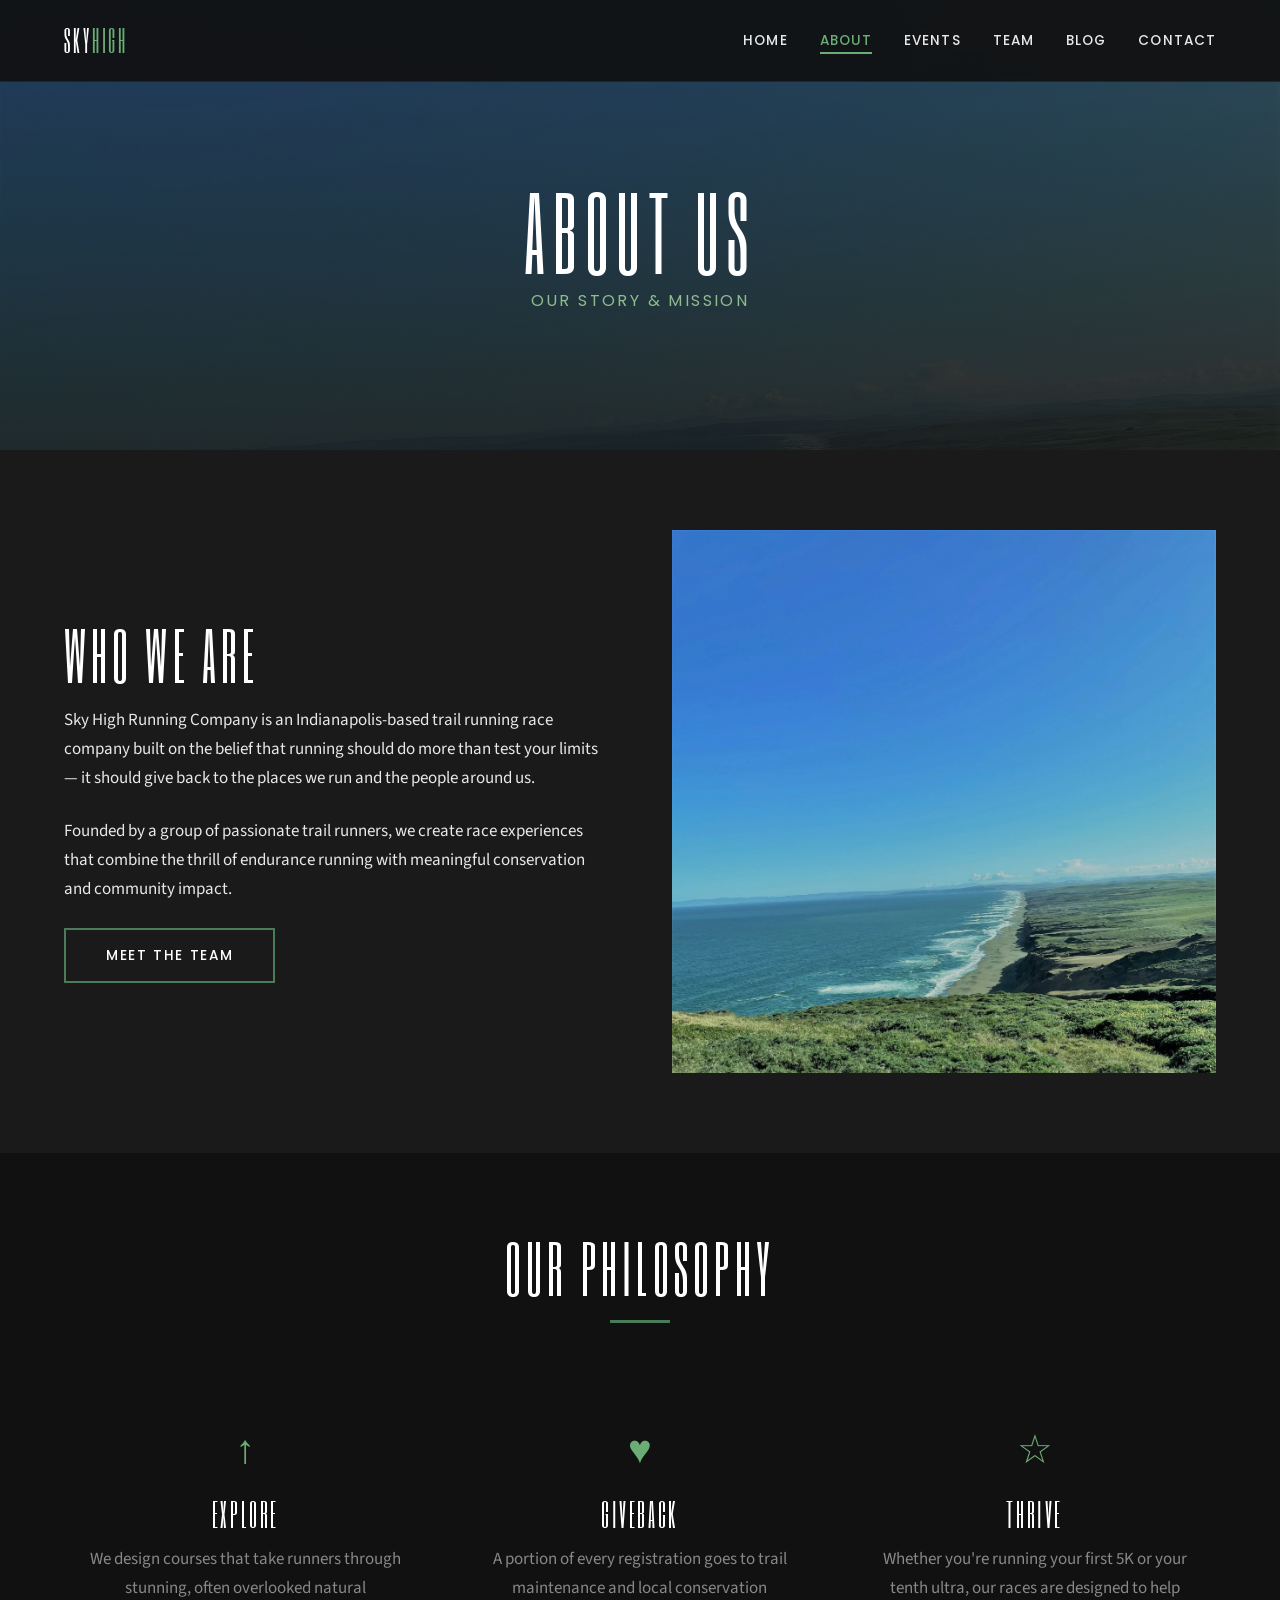
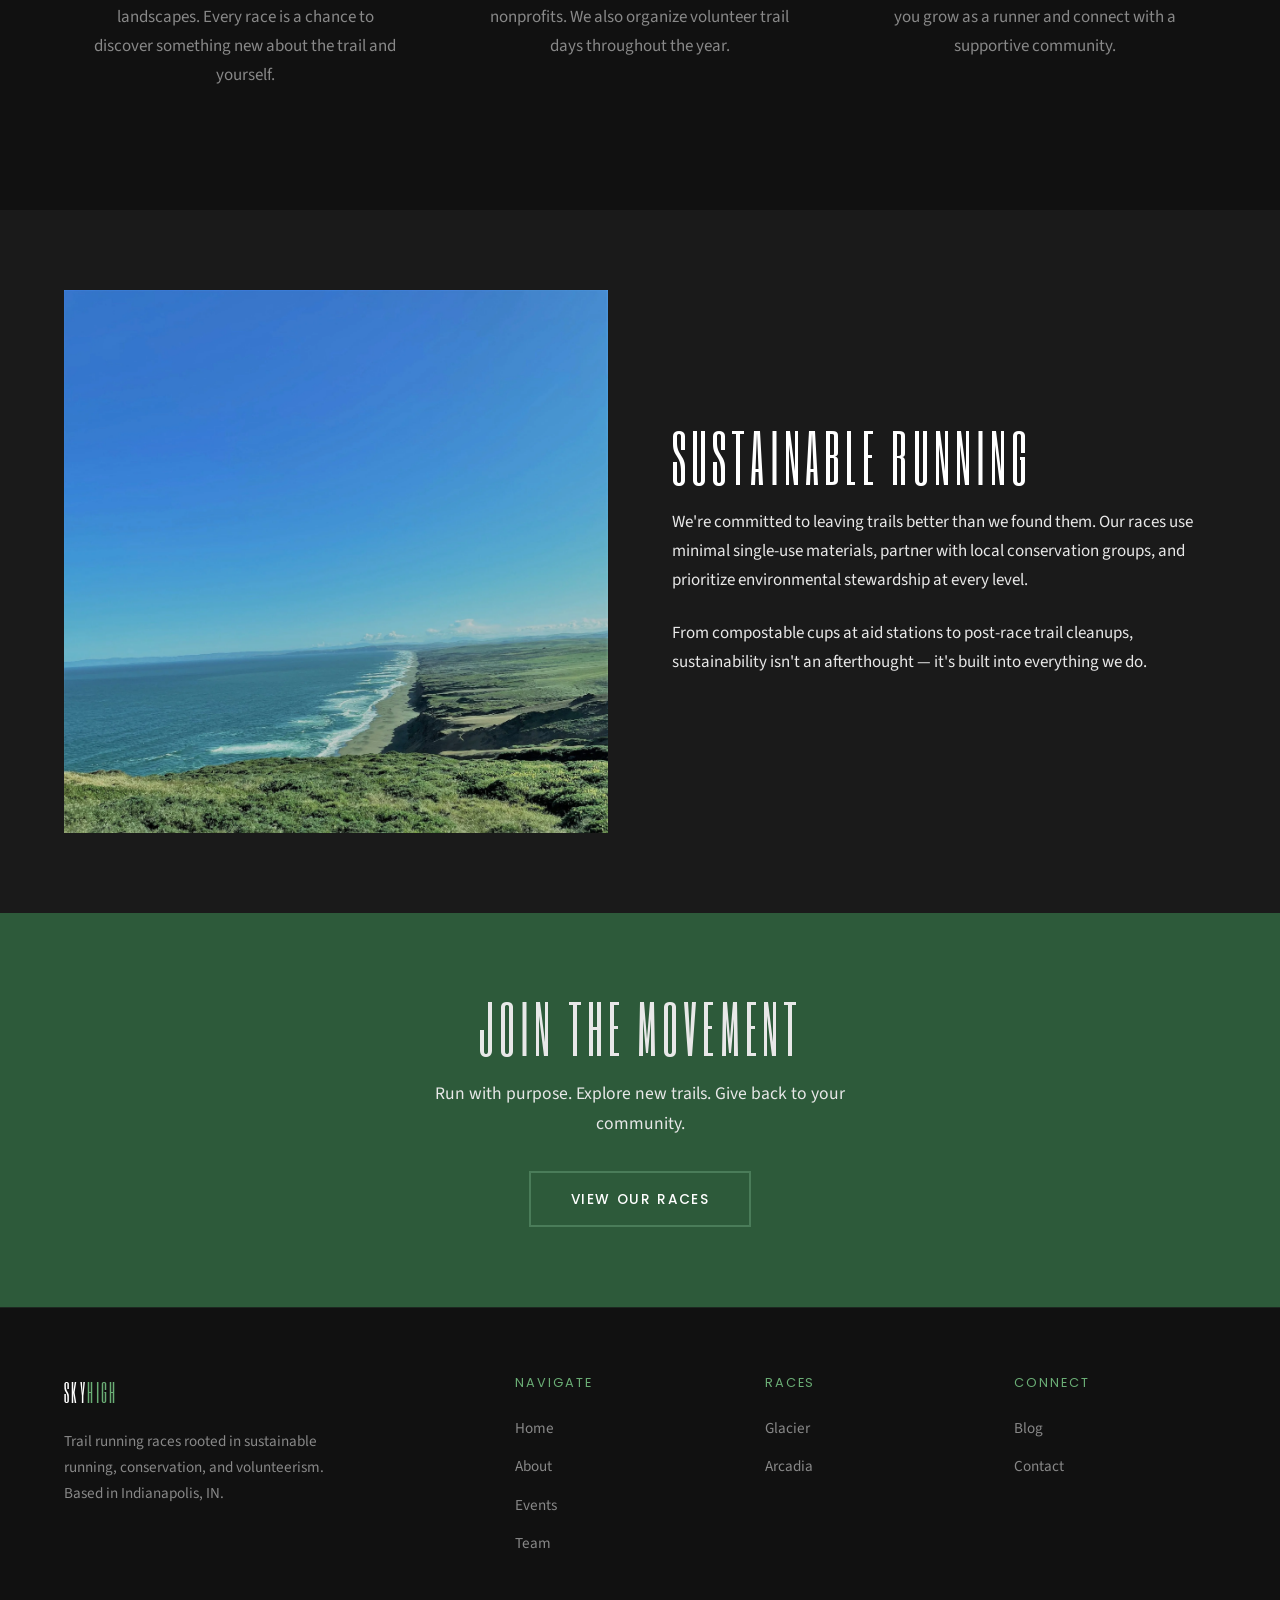
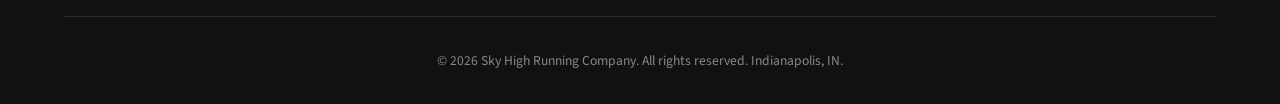
==== about.html @ 64acb9b4 "Initial commit - skyhigh.run rebuilt as clean static HTML site 8-page static site for Sky High Runni" ====
<!DOCTYPE html>
<html lang="en">
<head>
  <meta charset="UTF-8">
  <meta name="viewport" content="width=device-width, initial-scale=1.0">
  <title>About | Sky High Running Company</title>
  <meta name="description" content="Learn about Sky High Running Company's mission: sustainable running, conservation, and volunteerism in Indianapolis.">
  <link rel="preconnect" href="https://fonts.googleapis.com">
  <link rel="preconnect" href="https://fonts.gstatic.com" crossorigin>
  <link rel="stylesheet" href="https://fonts.googleapis.com/css2?family=Six+Caps&family=Source+Sans+Pro:wght@400;700&family=Poppins:wght@400;500;600&display=swap">
  <link rel="stylesheet" href="css/style.css">
</head>
<body>

  <header class="site-header">
    <div class="container nav-wrapper">
      <a href="index.html" class="site-logo">Sky<span>High</span></a>
      <nav>
        <ul class="nav-links" id="nav-links">
          <li><a href="index.html">Home</a></li>
          <li><a href="about.html" class="active">About</a></li>
          <li><a href="events.html">Events</a></li>
          <li><a href="team.html">Team</a></li>
          <li><a href="blog.html">Blog</a></li>
          <li><a href="contact.html">Contact</a></li>
        </ul>
      </nav>
      <button class="hamburger" id="hamburger" aria-label="Toggle navigation">
        <span></span><span></span><span></span>
      </button>
    </div>
  </header>

  <section class="page-hero">
    <div class="hero-bg">
      <img src="images/test1-282-29-1.jpg" alt="Trail running landscape" loading="eager">
    </div>
    <div class="hero-overlay"></div>
    <div class="hero-content">
      <h1>About Us</h1>
      <p>Our Story &amp; Mission</p>
    </div>
  </section>

  <section>
    <div class="container">
      <div class="two-col">
        <div class="two-col-text">
          <h2>Who We Are</h2>
          <p>Sky High Running Company is an Indianapolis-based trail running race company built on the belief that running should do more than test your limits &mdash; it should give back to the places we run and the people around us.</p>
          <p>Founded by a group of passionate trail runners, we create race experiences that combine the thrill of endurance running with meaningful conservation and community impact.</p>
          <a href="team.html" class="btn">Meet the Team</a>
        </div>
        <div>
          <img src="images/test1-282-29.jpg" alt="Runners on trail" style="width:100%;">
        </div>
      </div>
    </div>
  </section>

  <section class="section-dark">
    <div class="container">
      <div class="section-heading">
        <h2>Our Philosophy</h2>
        <div class="accent-line"></div>
      </div>
      <div class="values-grid">
        <div class="value-item">
          <div class="value-icon">&uarr;</div>
          <h3>Explore</h3>
          <p>We design courses that take runners through stunning, often overlooked natural landscapes. Every race is a chance to discover something new about the trail and yourself.</p>
        </div>
        <div class="value-item">
          <div class="value-icon">&hearts;</div>
          <h3>Giveback</h3>
          <p>A portion of every registration goes to trail maintenance and local conservation nonprofits. We also organize volunteer trail days throughout the year.</p>
        </div>
        <div class="value-item">
          <div class="value-icon">&star;</div>
          <h3>Thrive</h3>
          <p>Whether you're running your first 5K or your tenth ultra, our races are designed to help you grow as a runner and connect with a supportive community.</p>
        </div>
      </div>
    </div>
  </section>

  <section>
    <div class="container">
      <div class="two-col reverse">
        <div class="two-col-text">
          <h2>Sustainable Running</h2>
          <p>We're committed to leaving trails better than we found them. Our races use minimal single-use materials, partner with local conservation groups, and prioritize environmental stewardship at every level.</p>
          <p>From compostable cups at aid stations to post-race trail cleanups, sustainability isn't an afterthought &mdash; it's built into everything we do.</p>
        </div>
        <div>
          <img src="images/test1-282-29-1.jpg" alt="Natural trail scenery" style="width:100%;">
        </div>
      </div>
    </div>
  </section>

  <section class="section-green">
    <div class="container text-center">
      <h2>Join the Movement</h2>
      <p style="max-width:500px; margin:1rem auto 2rem; font-size:1.1rem;">Run with purpose. Explore new trails. Give back to your community.</p>
      <a href="events.html" class="btn">View Our Races</a>
    </div>
  </section>

  <footer class="site-footer">
    <div class="container">
      <div class="footer-grid">
        <div class="footer-brand">
          <a href="index.html" class="site-logo">Sky<span>High</span></a>
          <p>Trail running races rooted in sustainable running, conservation, and volunteerism. Based in Indianapolis, IN.</p>
        </div>
        <div class="footer-col">
          <h4>Navigate</h4>
          <ul>
            <li><a href="index.html">Home</a></li>
            <li><a href="about.html">About</a></li>
            <li><a href="events.html">Events</a></li>
            <li><a href="team.html">Team</a></li>
          </ul>
        </div>
        <div class="footer-col">
          <h4>Races</h4>
          <ul>
            <li><a href="glacier.html">Glacier</a></li>
            <li><a href="arcadia.html">Arcadia</a></li>
          </ul>
        </div>
        <div class="footer-col">
          <h4>Connect</h4>
          <ul>
            <li><a href="blog.html">Blog</a></li>
            <li><a href="contact.html">Contact</a></li>
          </ul>
        </div>
      </div>
      <div class="footer-bottom">
        <p>&copy; 2026 Sky High Running Company. All rights reserved. Indianapolis, IN.</p>
      </div>
    </div>
  </footer>

  <script>
    document.getElementById('hamburger').addEventListener('click', function() {
      document.getElementById('nav-links').classList.toggle('active');
    });
  </script>

</body>
</html>
---- css/style.css ----
/* ============================================
   SKY HIGH RUNNING COMPANY - skyhigh.run
   Dark Athletic Aesthetic | Greens & Grays
   ============================================ */

/* --- Reset & Base --- */
*, *::before, *::after { box-sizing: border-box; margin: 0; padding: 0; }

:root {
  --dark: #1a1a1a;
  --darker: #111111;
  --gray: #2a2a2a;
  --gray-mid: #444444;
  --gray-light: #888888;
  --off-white: #e8e8e8;
  --white: #ffffff;
  --green: #4a7c59;
  --green-light: #6aad75;
  --green-dark: #2d5a3a;
  --green-accent: #8fbc8f;
  --font-heading: 'Six Caps', sans-serif;
  --font-body: 'Source Sans Pro', sans-serif;
  --font-nav: 'Poppins', sans-serif;
  --max-width: 1200px;
  --transition: 0.3s ease;
}

html { scroll-behavior: smooth; }

body {
  font-family: var(--font-body);
  background: var(--dark);
  color: var(--off-white);
  line-height: 1.7;
  font-size: 17px;
  -webkit-font-smoothing: antialiased;
}

a { color: var(--green-light); text-decoration: none; transition: color var(--transition); }
a:hover { color: var(--green-accent); }

img { max-width: 100%; height: auto; display: block; }

h1, h2, h3, h4 { font-family: var(--font-heading); font-weight: 400; letter-spacing: 0.08em; text-transform: uppercase; }
h1 { font-size: clamp(3rem, 8vw, 6rem); line-height: 1; }
h2 { font-size: clamp(2rem, 5vw, 4rem); line-height: 1.1; margin-bottom: 1rem; }
h3 { font-size: clamp(1.5rem, 3vw, 2.5rem); line-height: 1.2; margin-bottom: 0.75rem; }

.container { width: 90%; max-width: var(--max-width); margin: 0 auto; }

/* --- Header / Nav --- */
.site-header {
  position: fixed;
  top: 0;
  left: 0;
  right: 0;
  z-index: 1000;
  background: rgba(17, 17, 17, 0.92);
  backdrop-filter: blur(12px);
  -webkit-backdrop-filter: blur(12px);
  border-bottom: 1px solid rgba(74, 124, 89, 0.2);
}

.nav-wrapper {
  display: flex;
  align-items: center;
  justify-content: space-between;
  padding: 1rem 0;
}

.site-logo {
  font-family: var(--font-heading);
  font-size: 1.8rem;
  color: var(--white);
  text-transform: uppercase;
  letter-spacing: 0.1em;
  text-decoration: none;
}

.site-logo span { color: var(--green-light); }

.nav-links {
  display: flex;
  list-style: none;
  gap: 2rem;
  align-items: center;
}

.nav-links a {
  font-family: var(--font-nav);
  font-size: 0.85rem;
  font-weight: 500;
  color: var(--off-white);
  text-transform: uppercase;
  letter-spacing: 0.08em;
  position: relative;
  padding: 0.25rem 0;
}

.nav-links a::after {
  content: '';
  position: absolute;
  bottom: 0;
  left: 0;
  width: 0;
  height: 2px;
  background: var(--green-light);
  transition: width var(--transition);
}

.nav-links a:hover::after,
.nav-links a.active::after { width: 100%; }
.nav-links a:hover { color: var(--white); }
.nav-links a.active { color: var(--green-light); }

/* Hamburger */
.hamburger {
  display: none;
  flex-direction: column;
  cursor: pointer;
  gap: 5px;
  background: none;
  border: none;
  padding: 0.5rem;
}
.hamburger span {
  width: 24px;
  height: 2px;
  background: var(--off-white);
  transition: var(--transition);
}

/* --- Hero --- */
.hero {
  position: relative;
  min-height: 100vh;
  display: flex;
  align-items: center;
  justify-content: center;
  text-align: center;
  overflow: hidden;
}

.hero-bg {
  position: absolute;
  inset: 0;
  z-index: 0;
}

.hero-bg img {
  width: 100%;
  height: 100%;
  object-fit: cover;
}

.hero-overlay {
  position: absolute;
  inset: 0;
  background: linear-gradient(
    to bottom,
    rgba(17, 17, 17, 0.5) 0%,
    rgba(17, 17, 17, 0.3) 50%,
    rgba(17, 17, 17, 0.8) 100%
  );
}

.hero-content {
  position: relative;
  z-index: 1;
  padding: 2rem;
}

.hero h1 { color: var(--white); margin-bottom: 1rem; }
.hero .tagline {
  font-family: var(--font-nav);
  font-size: clamp(1rem, 2.5vw, 1.4rem);
  color: var(--green-accent);
  letter-spacing: 0.3em;
  text-transform: uppercase;
  margin-bottom: 2rem;
}
.hero .subtitle {
  font-size: 1.1rem;
  color: var(--off-white);
  max-width: 600px;
  margin: 0 auto 2.5rem;
  opacity: 0.9;
}

/* --- Page Hero (shorter) --- */
.page-hero {
  position: relative;
  min-height: 50vh;
  display: flex;
  align-items: center;
  justify-content: center;
  text-align: center;
  overflow: hidden;
}

.page-hero .hero-bg,
.page-hero .hero-overlay { position: absolute; inset: 0; }

.page-hero .hero-bg img { width: 100%; height: 100%; object-fit: cover; }

.page-hero .hero-overlay {
  background: linear-gradient(
    to bottom,
    rgba(17, 17, 17, 0.6),
    rgba(17, 17, 17, 0.85)
  );
}

.page-hero .hero-content { position: relative; z-index: 1; padding: 6rem 2rem 3rem; }
.page-hero h1 { color: var(--white); margin-bottom: 0.5rem; }
.page-hero p {
  font-family: var(--font-nav);
  color: var(--green-accent);
  font-size: 1rem;
  letter-spacing: 0.15em;
  text-transform: uppercase;
}

/* --- Buttons --- */
.btn {
  display: inline-block;
  font-family: var(--font-nav);
  font-size: 0.85rem;
  font-weight: 500;
  text-transform: uppercase;
  letter-spacing: 0.12em;
  padding: 0.9rem 2.5rem;
  border: 2px solid var(--green);
  color: var(--white);
  background: transparent;
  transition: all var(--transition);
  cursor: pointer;
}

.btn:hover {
  background: var(--green);
  color: var(--white);
  border-color: var(--green);
}

.btn-primary {
  background: var(--green);
  border-color: var(--green);
  color: var(--white);
}

.btn-primary:hover {
  background: var(--green-dark);
  border-color: var(--green-dark);
}

/* --- Sections --- */
section { padding: 5rem 0; }

.section-dark { background: var(--darker); }
.section-green { background: var(--green-dark); }

.section-heading {
  text-align: center;
  margin-bottom: 3rem;
}

.section-heading h2 { color: var(--white); }

.section-heading .accent-line {
  width: 60px;
  height: 3px;
  background: var(--green);
  margin: 1rem auto 0;
}

/* --- Cards --- */
.card-grid {
  display: grid;
  grid-template-columns: repeat(auto-fit, minmax(320px, 1fr));
  gap: 2rem;
}

.card {
  background: var(--gray);
  border: 1px solid rgba(74, 124, 89, 0.15);
  overflow: hidden;
  transition: transform var(--transition), border-color var(--transition);
}

.card:hover {
  transform: translateY(-4px);
  border-color: var(--green);
}

.card-img {
  height: 240px;
  overflow: hidden;
}

.card-img img {
  width: 100%;
  height: 100%;
  object-fit: cover;
  transition: transform 0.6s ease;
}

.card:hover .card-img img { transform: scale(1.05); }

.card-body { padding: 2rem; }

.card-body h3 { color: var(--white); }

.card-body p {
  color: var(--gray-light);
  margin-bottom: 1.5rem;
}

.card-body .btn { width: 100%; text-align: center; }

/* --- Race Detail --- */
.race-details {
  display: grid;
  grid-template-columns: repeat(auto-fit, minmax(200px, 1fr));
  gap: 1.5rem;
  margin: 2rem 0;
}

.race-detail-item {
  background: var(--gray);
  padding: 1.5rem;
  text-align: center;
  border-left: 3px solid var(--green);
}

.race-detail-item .label {
  font-family: var(--font-nav);
  font-size: 0.75rem;
  text-transform: uppercase;
  letter-spacing: 0.15em;
  color: var(--green-light);
  margin-bottom: 0.5rem;
}

.race-detail-item .value {
  font-size: 1.3rem;
  font-weight: 700;
  color: var(--white);
}

/* --- Two Column Layout --- */
.two-col {
  display: grid;
  grid-template-columns: 1fr 1fr;
  gap: 4rem;
  align-items: center;
}

.two-col.reverse { direction: rtl; }
.two-col.reverse > * { direction: ltr; }

.two-col img { width: 100%; }

.two-col-text h2 { color: var(--white); }
.two-col-text p { margin-bottom: 1.5rem; color: var(--off-white); }

/* --- Team --- */
.team-grid {
  display: grid;
  grid-template-columns: repeat(auto-fit, minmax(250px, 1fr));
  gap: 2rem;
}

.team-card {
  text-align: center;
  padding: 2.5rem 1.5rem;
  background: var(--gray);
  border: 1px solid rgba(74, 124, 89, 0.15);
  transition: border-color var(--transition);
}

.team-card:hover { border-color: var(--green); }

.team-avatar {
  width: 100px;
  height: 100px;
  border-radius: 50%;
  background: var(--green-dark);
  margin: 0 auto 1.5rem;
  display: flex;
  align-items: center;
  justify-content: center;
  font-family: var(--font-heading);
  font-size: 2.5rem;
  color: var(--green-accent);
}

.team-card h3 { font-size: 1.5rem; color: var(--white); }
.team-card .role {
  font-family: var(--font-nav);
  font-size: 0.8rem;
  text-transform: uppercase;
  letter-spacing: 0.15em;
  color: var(--green-light);
  margin-bottom: 1rem;
}
.team-card p { color: var(--gray-light); font-size: 0.95rem; }

/* --- Blog --- */
.blog-grid {
  display: grid;
  grid-template-columns: repeat(auto-fit, minmax(340px, 1fr));
  gap: 2rem;
}

.blog-card {
  background: var(--gray);
  border: 1px solid rgba(74, 124, 89, 0.15);
  padding: 2rem;
  transition: border-color var(--transition);
}

.blog-card:hover { border-color: var(--green); }

.blog-card .date {
  font-family: var(--font-nav);
  font-size: 0.75rem;
  text-transform: uppercase;
  letter-spacing: 0.12em;
  color: var(--green-light);
  margin-bottom: 0.75rem;
}

.blog-card h3 a { color: var(--white); }
.blog-card h3 a:hover { color: var(--green-light); }
.blog-card p { color: var(--gray-light); margin-top: 0.75rem; }

/* --- Contact Form --- */
.contact-grid {
  display: grid;
  grid-template-columns: 1fr 1fr;
  gap: 4rem;
}

.contact-info h3 { color: var(--white); margin-bottom: 1rem; }
.contact-info p { margin-bottom: 1.5rem; color: var(--gray-light); }
.contact-info .info-item {
  display: flex;
  align-items: flex-start;
  gap: 1rem;
  margin-bottom: 1.5rem;
}
.contact-info .info-icon {
  width: 40px;
  height: 40px;
  background: var(--green-dark);
  display: flex;
  align-items: center;
  justify-content: center;
  flex-shrink: 0;
  color: var(--green-accent);
  font-weight: 700;
  font-size: 1.1rem;
}
.contact-info .info-text .label {
  font-family: var(--font-nav);
  font-size: 0.75rem;
  text-transform: uppercase;
  letter-spacing: 0.12em;
  color: var(--green-light);
}
.contact-info .info-text p { color: var(--off-white); margin-bottom: 0; font-size: 1rem; }

.contact-form { display: flex; flex-direction: column; gap: 1.25rem; }

.form-group { display: flex; flex-direction: column; gap: 0.4rem; }

.form-group label {
  font-family: var(--font-nav);
  font-size: 0.75rem;
  text-transform: uppercase;
  letter-spacing: 0.12em;
  color: var(--green-light);
}

.form-group input,
.form-group textarea,
.form-group select {
  background: var(--darker);
  border: 1px solid var(--gray-mid);
  color: var(--off-white);
  padding: 0.85rem 1rem;
  font-family: var(--font-body);
  font-size: 1rem;
  transition: border-color var(--transition);
}

.form-group input:focus,
.form-group textarea:focus,
.form-group select:focus {
  outline: none;
  border-color: var(--green);
}

.form-group textarea { resize: vertical; min-height: 140px; }

/* --- Mission / Values --- */
.values-grid {
  display: grid;
  grid-template-columns: repeat(3, 1fr);
  gap: 2rem;
  margin-top: 3rem;
}

.value-item {
  text-align: center;
  padding: 2.5rem 1.5rem;
}

.value-icon {
  font-size: 2.5rem;
  margin-bottom: 1rem;
  color: var(--green-light);
  font-family: var(--font-heading);
}

.value-item h3 { color: var(--white); font-size: 2rem; }
.value-item p { color: var(--gray-light); margin-top: 0.5rem; }

/* --- Footer --- */
.site-footer {
  background: var(--darker);
  border-top: 1px solid rgba(74, 124, 89, 0.2);
  padding: 4rem 0 2rem;
}

.footer-grid {
  display: grid;
  grid-template-columns: 2fr 1fr 1fr 1fr;
  gap: 3rem;
  margin-bottom: 3rem;
}

.footer-brand .site-logo { font-size: 1.5rem; display: inline-block; margin-bottom: 1rem; }
.footer-brand p { color: var(--gray-light); font-size: 0.95rem; max-width: 300px; }

.footer-col h4 {
  font-family: var(--font-nav);
  font-size: 0.8rem;
  text-transform: uppercase;
  letter-spacing: 0.15em;
  color: var(--green-light);
  margin-bottom: 1.25rem;
}

.footer-col ul { list-style: none; }
.footer-col li { margin-bottom: 0.6rem; }
.footer-col a { color: var(--gray-light); font-size: 0.95rem; }
.footer-col a:hover { color: var(--white); }

.footer-bottom {
  border-top: 1px solid var(--gray);
  padding-top: 2rem;
  text-align: center;
  color: var(--gray-light);
  font-size: 0.85rem;
}

/* --- Responsive --- */
@media (max-width: 900px) {
  .two-col,
  .contact-grid { grid-template-columns: 1fr; gap: 2rem; }
  .two-col.reverse { direction: ltr; }
  .footer-grid { grid-template-columns: 1fr 1fr; }
  .values-grid { grid-template-columns: 1fr; }
}

@media (max-width: 768px) {
  .nav-links {
    display: none;
    position: absolute;
    top: 100%;
    left: 0;
    right: 0;
    background: rgba(17, 17, 17, 0.98);
    flex-direction: column;
    padding: 2rem;
    gap: 1.25rem;
    border-bottom: 1px solid rgba(74, 124, 89, 0.2);
  }
  .nav-links.active { display: flex; }
  .hamburger { display: flex; }
  .footer-grid { grid-template-columns: 1fr; gap: 2rem; }
  .card-grid { grid-template-columns: 1fr; }
  .blog-grid { grid-template-columns: 1fr; }
  section { padding: 3rem 0; }
}

/* --- Utility --- */
.text-center { text-align: center; }
.mt-2 { margin-top: 2rem; }
.mb-2 { margin-bottom: 2rem; }
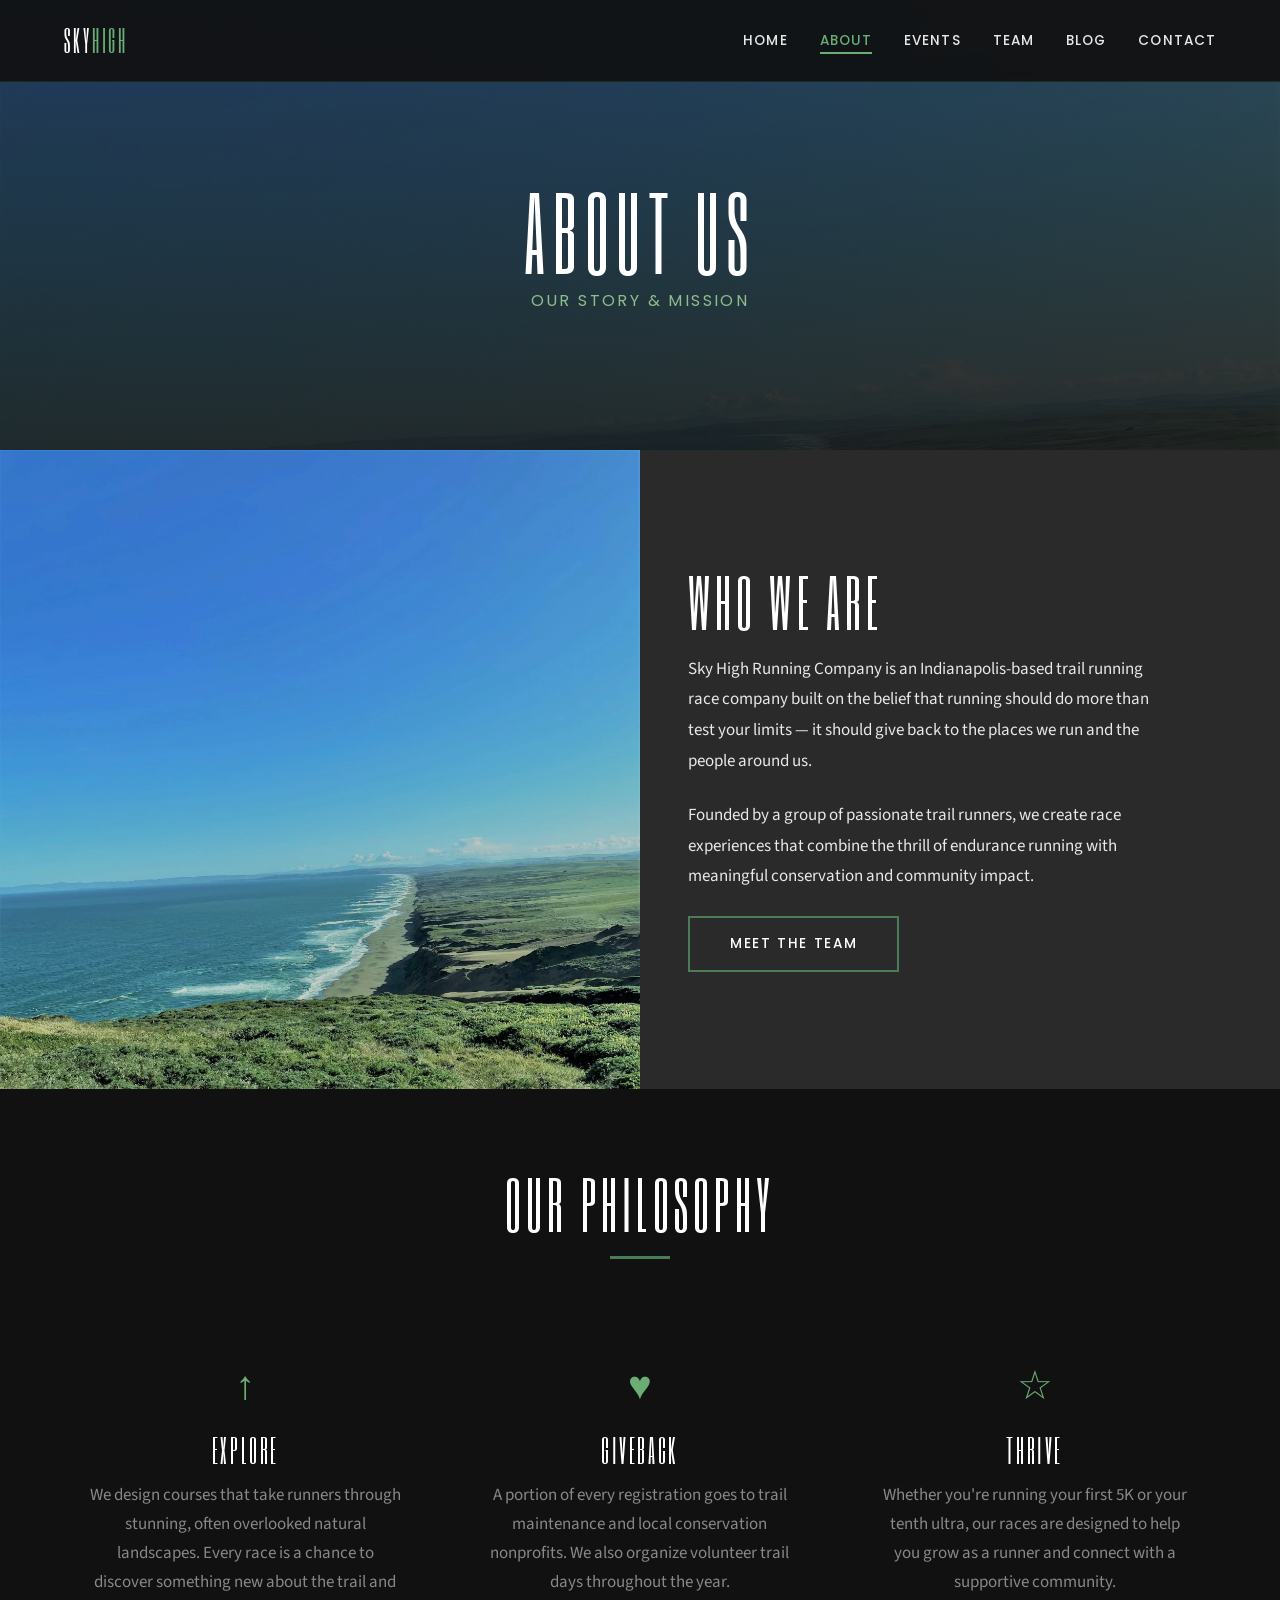
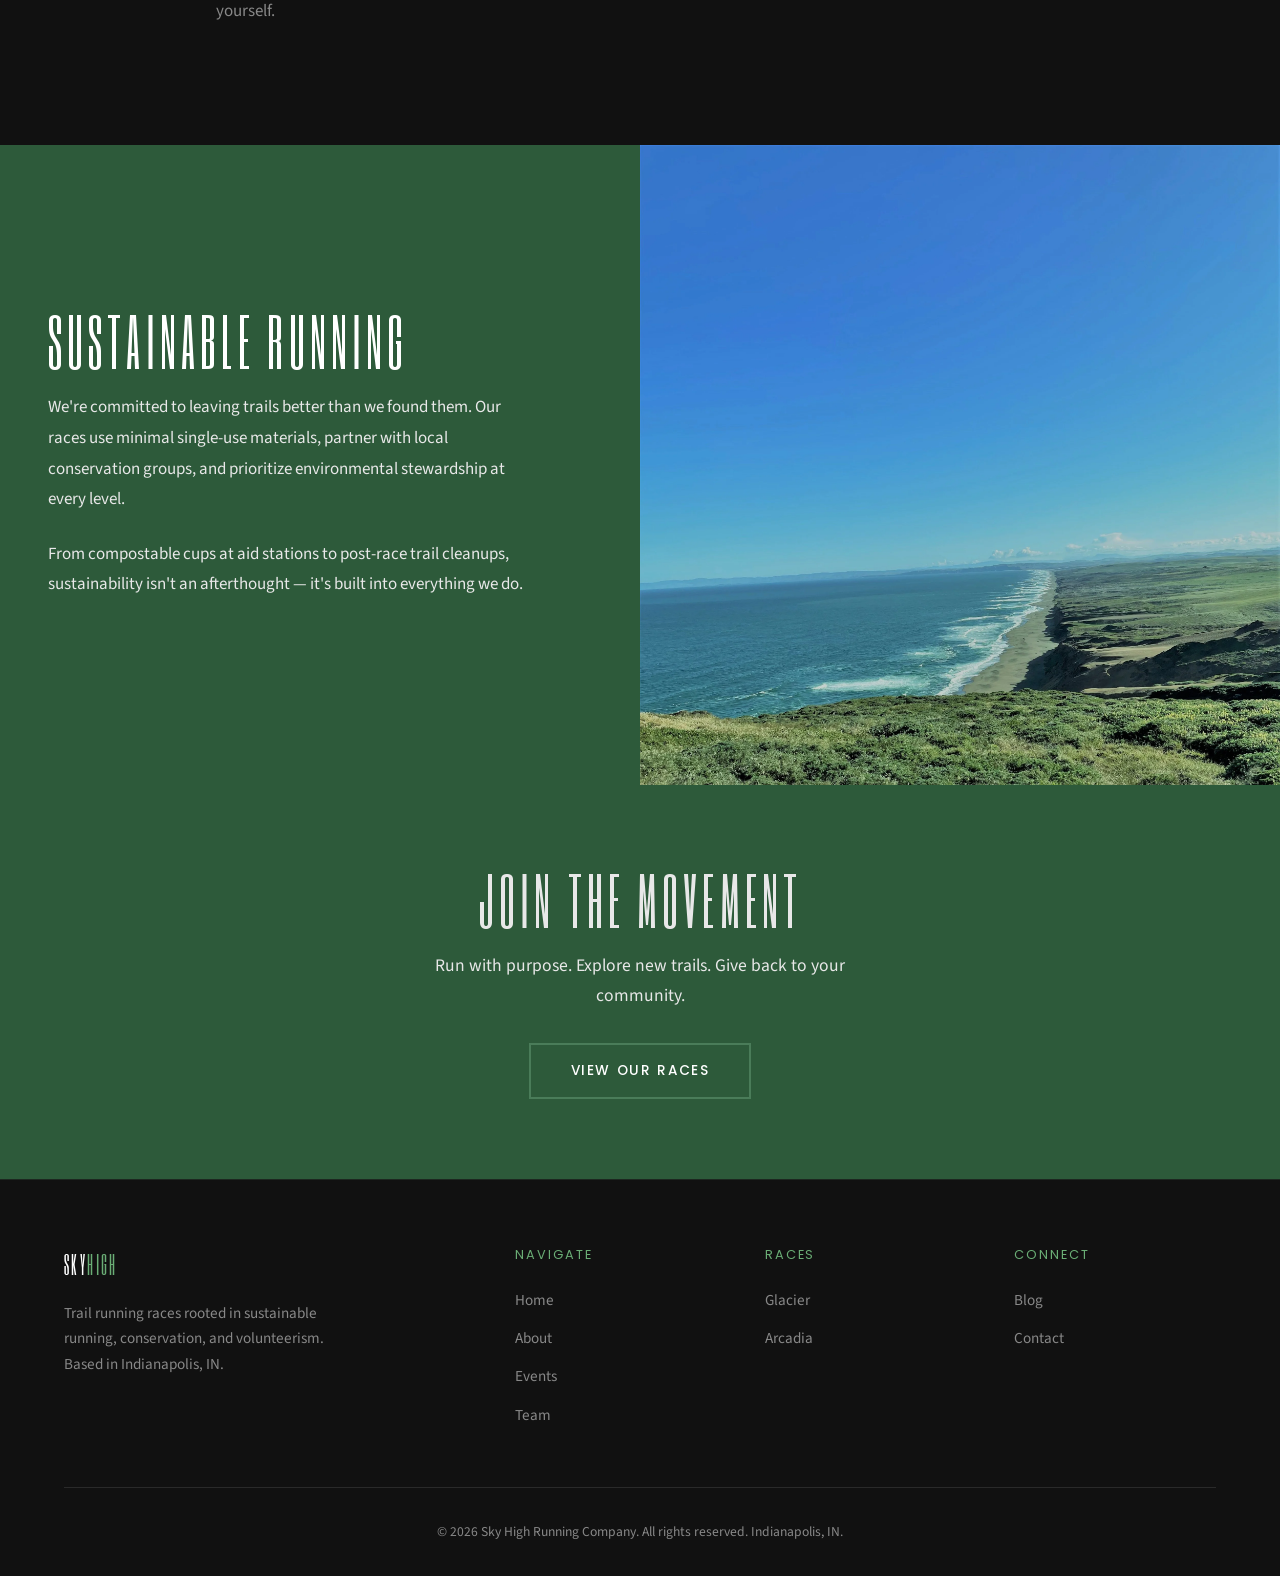
==== commit 7885ca73: "About page: full-bleed photo sections with contrast backgrounds Photos now span edge-to-edge instead" ====
--- a/about.html
+++ b/about.html
@@ -42,18 +42,16 @@
     </div>
   </section>
 
-  <section>
-    <div class="container">
-      <div class="two-col">
-        <div class="two-col-text">
-          <h2>Who We Are</h2>
-          <p>Sky High Running Company is an Indianapolis-based trail running race company built on the belief that running should do more than test your limits &mdash; it should give back to the places we run and the people around us.</p>
-          <p>Founded by a group of passionate trail runners, we create race experiences that combine the thrill of endurance running with meaningful conservation and community impact.</p>
-          <a href="team.html" class="btn">Meet the Team</a>
-        </div>
-        <div>
-          <img src="images/test1-282-29.jpg" alt="Runners on trail" style="width:100%;">
-        </div>
+  <section class="about-split">
+    <div class="about-split-img">
+      <img src="images/test1-282-29.jpg" alt="Runners on trail">
+    </div>
+    <div class="about-split-text">
+      <div class="about-split-inner">
+        <h2>Who We Are</h2>
+        <p>Sky High Running Company is an Indianapolis-based trail running race company built on the belief that running should do more than test your limits &mdash; it should give back to the places we run and the people around us.</p>
+        <p>Founded by a group of passionate trail runners, we create race experiences that combine the thrill of endurance running with meaningful conservation and community impact.</p>
+        <a href="team.html" class="btn">Meet the Team</a>
       </div>
     </div>
   </section>
@@ -84,17 +82,15 @@
     </div>
   </section>
 
-  <section>
-    <div class="container">
-      <div class="two-col reverse">
-        <div class="two-col-text">
-          <h2>Sustainable Running</h2>
-          <p>We're committed to leaving trails better than we found them. Our races use minimal single-use materials, partner with local conservation groups, and prioritize environmental stewardship at every level.</p>
-          <p>From compostable cups at aid stations to post-race trail cleanups, sustainability isn't an afterthought &mdash; it's built into everything we do.</p>
-        </div>
-        <div>
-          <img src="images/test1-282-29-1.jpg" alt="Natural trail scenery" style="width:100%;">
-        </div>
+  <section class="about-split reverse">
+    <div class="about-split-img">
+      <img src="images/test1-282-29-1.jpg" alt="Natural trail scenery">
+    </div>
+    <div class="about-split-text" style="background: var(--green-dark);">
+      <div class="about-split-inner">
+        <h2>Sustainable Running</h2>
+        <p>We're committed to leaving trails better than we found them. Our races use minimal single-use materials, partner with local conservation groups, and prioritize environmental stewardship at every level.</p>
+        <p>From compostable cups at aid stations to post-race trail cleanups, sustainability isn't an afterthought &mdash; it's built into everything we do.</p>
       </div>
     </div>
   </section>
--- a/css/style.css
+++ b/css/style.css
@@ -364,6 +364,51 @@
 .two-col-text h2 { color: var(--white); }
 .two-col-text p { margin-bottom: 1.5rem; color: var(--off-white); }
 
+/* --- About Split (Full-Bleed Photo Sections) --- */
+.about-split {
+  display: grid;
+  grid-template-columns: 1fr 1fr;
+  min-height: 500px;
+  padding: 0;
+}
+
+.about-split-img {
+  position: relative;
+  overflow: hidden;
+}
+
+.about-split-img img {
+  width: 100%;
+  height: 100%;
+  object-fit: cover;
+  transition: transform 0.8s ease;
+}
+
+.about-split:hover .about-split-img img {
+  transform: scale(1.03);
+}
+
+.about-split-text {
+  display: flex;
+  align-items: center;
+  background: var(--gray);
+  padding: 3rem;
+}
+
+.about-split-inner {
+  max-width: 480px;
+}
+
+.about-split-inner h2 { color: var(--white); }
+.about-split-inner p { margin-bottom: 1.5rem; color: var(--off-white); line-height: 1.8; }
+
+.about-split.reverse {
+  direction: rtl;
+}
+.about-split.reverse > * {
+  direction: ltr;
+}
+
 /* --- Team --- */
 .team-grid {
   display: grid;
@@ -573,6 +618,10 @@
   .two-col.reverse { direction: ltr; }
   .footer-grid { grid-template-columns: 1fr 1fr; }
   .values-grid { grid-template-columns: 1fr; }
+  .about-split { grid-template-columns: 1fr; min-height: auto; }
+  .about-split.reverse { direction: ltr; }
+  .about-split-img { min-height: 300px; }
+  .about-split-text { padding: 3rem 1.5rem; }
 }
 
 @media (max-width: 768px) {
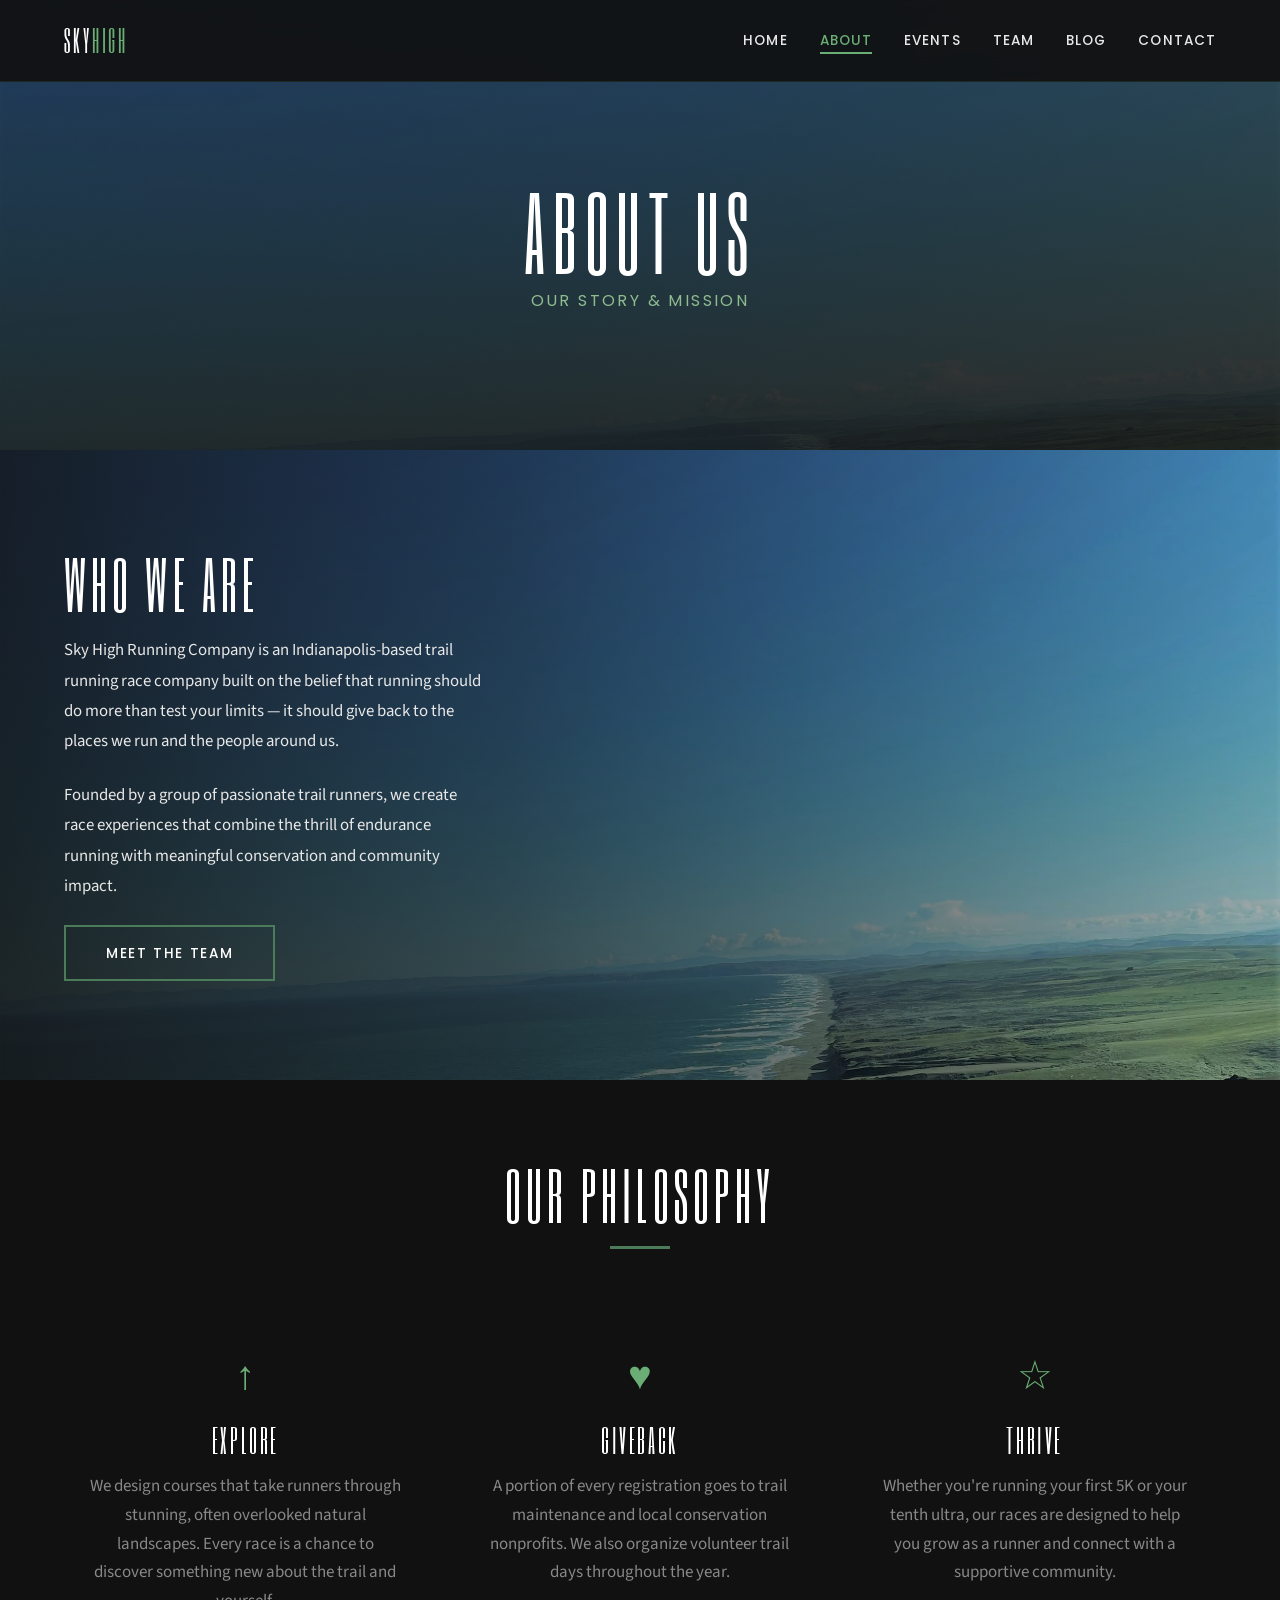
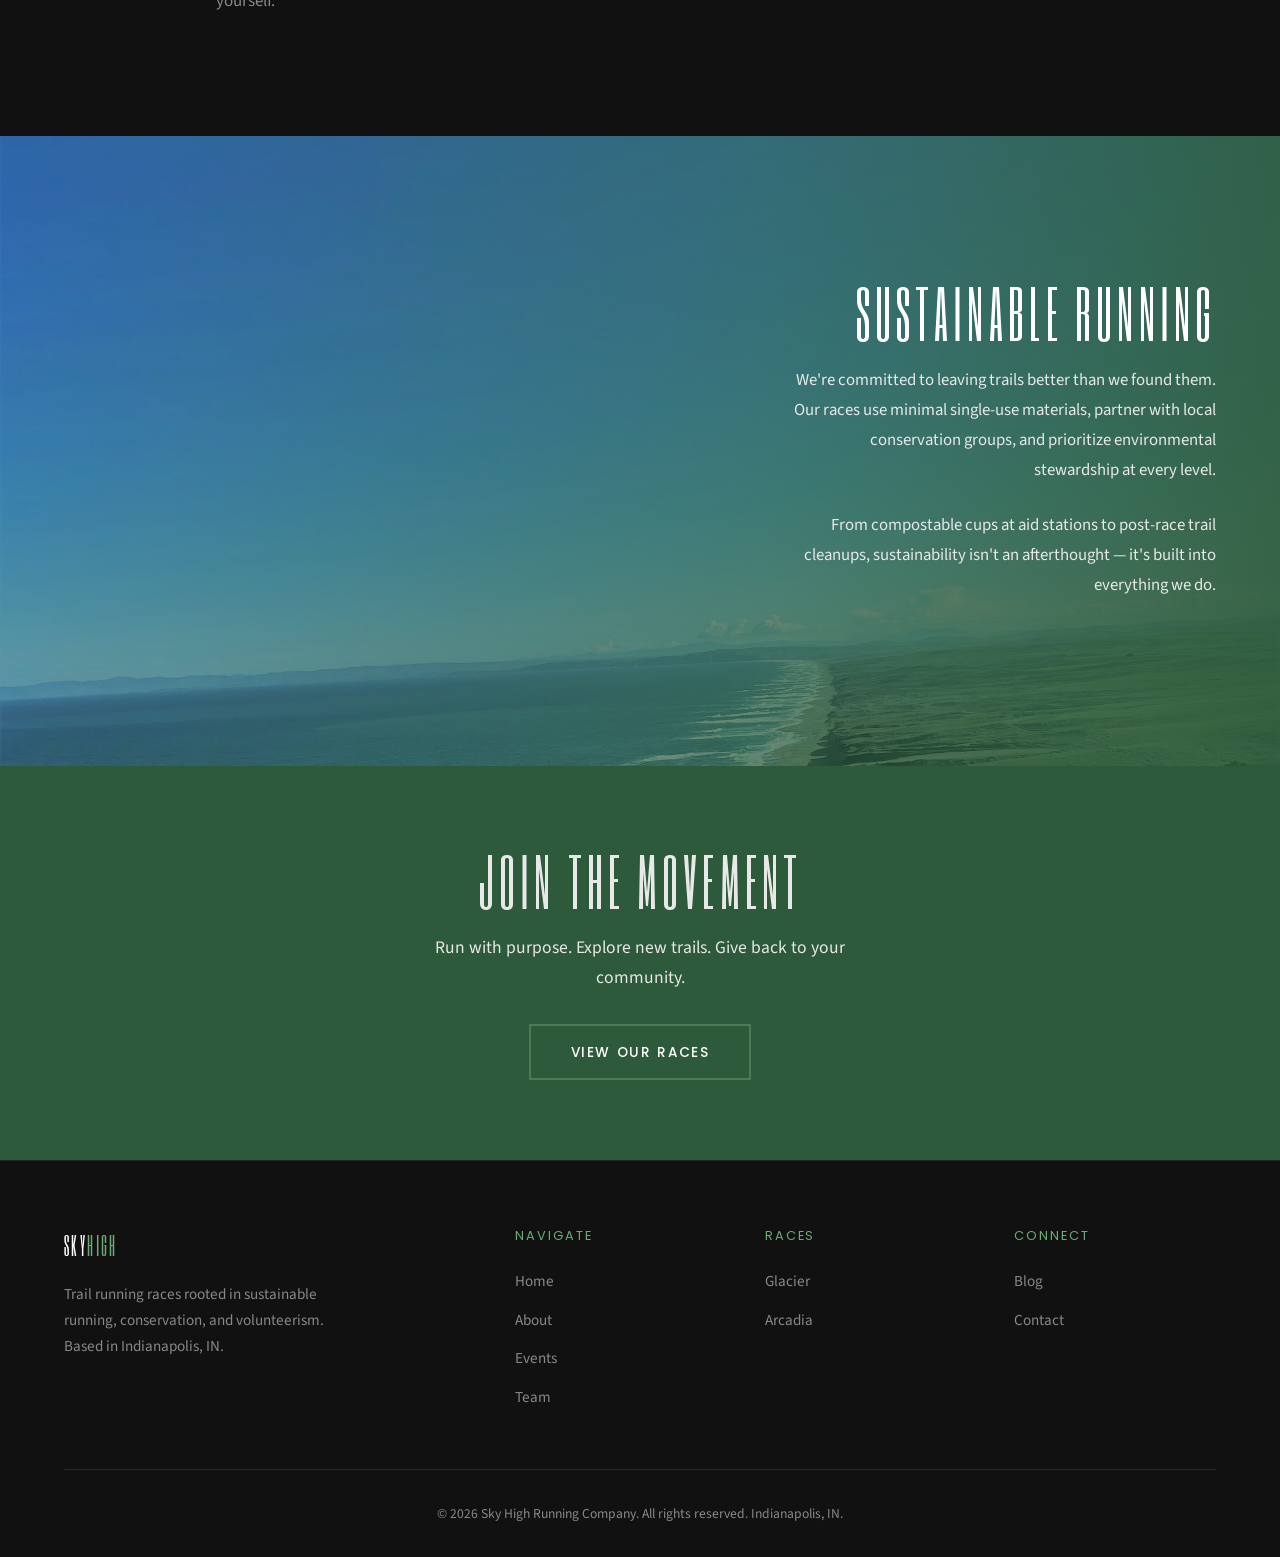
==== commit 8519b5b6: "About page: full-width image banners with text overlay Images now span 100% width as backgrounds ins" ====
--- a/about.html
+++ b/about.html
@@ -42,17 +42,16 @@
     </div>
   </section>
 
-  <section class="about-split">
-    <div class="about-split-img">
+  <section class="about-banner">
+    <div class="about-banner-bg">
       <img src="images/test1-282-29.jpg" alt="Runners on trail">
     </div>
-    <div class="about-split-text">
-      <div class="about-split-inner">
-        <h2>Who We Are</h2>
-        <p>Sky High Running Company is an Indianapolis-based trail running race company built on the belief that running should do more than test your limits &mdash; it should give back to the places we run and the people around us.</p>
-        <p>Founded by a group of passionate trail runners, we create race experiences that combine the thrill of endurance running with meaningful conservation and community impact.</p>
-        <a href="team.html" class="btn">Meet the Team</a>
-      </div>
+    <div class="about-banner-overlay"></div>
+    <div class="about-banner-content">
+      <h2>Who We Are</h2>
+      <p>Sky High Running Company is an Indianapolis-based trail running race company built on the belief that running should do more than test your limits &mdash; it should give back to the places we run and the people around us.</p>
+      <p>Founded by a group of passionate trail runners, we create race experiences that combine the thrill of endurance running with meaningful conservation and community impact.</p>
+      <a href="team.html" class="btn">Meet the Team</a>
     </div>
   </section>
 
@@ -82,16 +81,15 @@
     </div>
   </section>
 
-  <section class="about-split reverse">
-    <div class="about-split-img">
+  <section class="about-banner">
+    <div class="about-banner-bg">
       <img src="images/test1-282-29-1.jpg" alt="Natural trail scenery">
     </div>
-    <div class="about-split-text" style="background: var(--green-dark);">
-      <div class="about-split-inner">
-        <h2>Sustainable Running</h2>
-        <p>We're committed to leaving trails better than we found them. Our races use minimal single-use materials, partner with local conservation groups, and prioritize environmental stewardship at every level.</p>
-        <p>From compostable cups at aid stations to post-race trail cleanups, sustainability isn't an afterthought &mdash; it's built into everything we do.</p>
-      </div>
+    <div class="about-banner-overlay about-banner-overlay--green"></div>
+    <div class="about-banner-content about-banner-content--right">
+      <h2>Sustainable Running</h2>
+      <p>We're committed to leaving trails better than we found them. Our races use minimal single-use materials, partner with local conservation groups, and prioritize environmental stewardship at every level.</p>
+      <p>From compostable cups at aid stations to post-race trail cleanups, sustainability isn't an afterthought &mdash; it's built into everything we do.</p>
     </div>
   </section>
 
--- a/css/style.css
+++ b/css/style.css
@@ -364,50 +364,68 @@
 .two-col-text h2 { color: var(--white); }
 .two-col-text p { margin-bottom: 1.5rem; color: var(--off-white); }
 
-/* --- About Split (Full-Bleed Photo Sections) --- */
-.about-split {
-  display: grid;
-  grid-template-columns: 1fr 1fr;
-  min-height: 500px;
+/* --- About Banner (Full-Width Image + Text Overlay) --- */
+.about-banner {
+  position: relative;
+  min-height: 70vh;
+  display: flex;
+  align-items: center;
+  overflow: hidden;
   padding: 0;
 }
 
-.about-split-img {
-  position: relative;
-  overflow: hidden;
-}
-
-.about-split-img img {
+.about-banner-bg {
+  position: absolute;
+  inset: 0;
+  z-index: 0;
+}
+
+.about-banner-bg img {
   width: 100%;
   height: 100%;
   object-fit: cover;
-  transition: transform 0.8s ease;
-}
-
-.about-split:hover .about-split-img img {
-  transform: scale(1.03);
-}
-
-.about-split-text {
-  display: flex;
-  align-items: center;
-  background: var(--gray);
-  padding: 3rem;
-}
-
-.about-split-inner {
-  max-width: 480px;
-}
-
-.about-split-inner h2 { color: var(--white); }
-.about-split-inner p { margin-bottom: 1.5rem; color: var(--off-white); line-height: 1.8; }
-
-.about-split.reverse {
-  direction: rtl;
-}
-.about-split.reverse > * {
-  direction: ltr;
-}
+  transition: transform 6s ease;
+}
+
+.about-banner:hover .about-banner-bg img {
+  transform: scale(1.04);
+}
+
+.about-banner-overlay {
+  position: absolute;
+  inset: 0;
+  z-index: 1;
+  background: linear-gradient(
+    to right,
+    rgba(17, 17, 17, 0.88) 0%,
+    rgba(17, 17, 17, 0.65) 40%,
+    rgba(17, 17, 17, 0.15) 100%
+  );
+}
+
+.about-banner-overlay--green {
+  background: linear-gradient(
+    to left,
+    rgba(45, 90, 58, 0.90) 0%,
+    rgba(45, 90, 58, 0.60) 40%,
+    rgba(17, 17, 17, 0.20) 100%
+  );
+}
+
+.about-banner-content {
+  position: relative;
+  z-index: 2;
+  max-width: 550px;
+  padding: 4rem 5%;
+}
+
+.about-banner-content--right {
+  margin-left: auto;
+  text-align: right;
+}
+
+.about-banner-content h2 { color: var(--white); }
+.about-banner-content p { margin-bottom: 1.5rem; color: var(--off-white); line-height: 1.8; font-size: 1.05rem; }
 
 /* --- Team --- */
 .team-grid {
@@ -618,10 +636,13 @@
   .two-col.reverse { direction: ltr; }
   .footer-grid { grid-template-columns: 1fr 1fr; }
   .values-grid { grid-template-columns: 1fr; }
-  .about-split { grid-template-columns: 1fr; min-height: auto; }
-  .about-split.reverse { direction: ltr; }
-  .about-split-img { min-height: 300px; }
-  .about-split-text { padding: 3rem 1.5rem; }
+  .about-banner { min-height: 50vh; }
+  .about-banner-content,
+  .about-banner-content--right { margin-left: 0; text-align: left; max-width: 100%; padding: 3rem 5%; }
+  .about-banner-overlay,
+  .about-banner-overlay--green {
+    background: rgba(17, 17, 17, 0.75);
+  }
 }
 
 @media (max-width: 768px) {
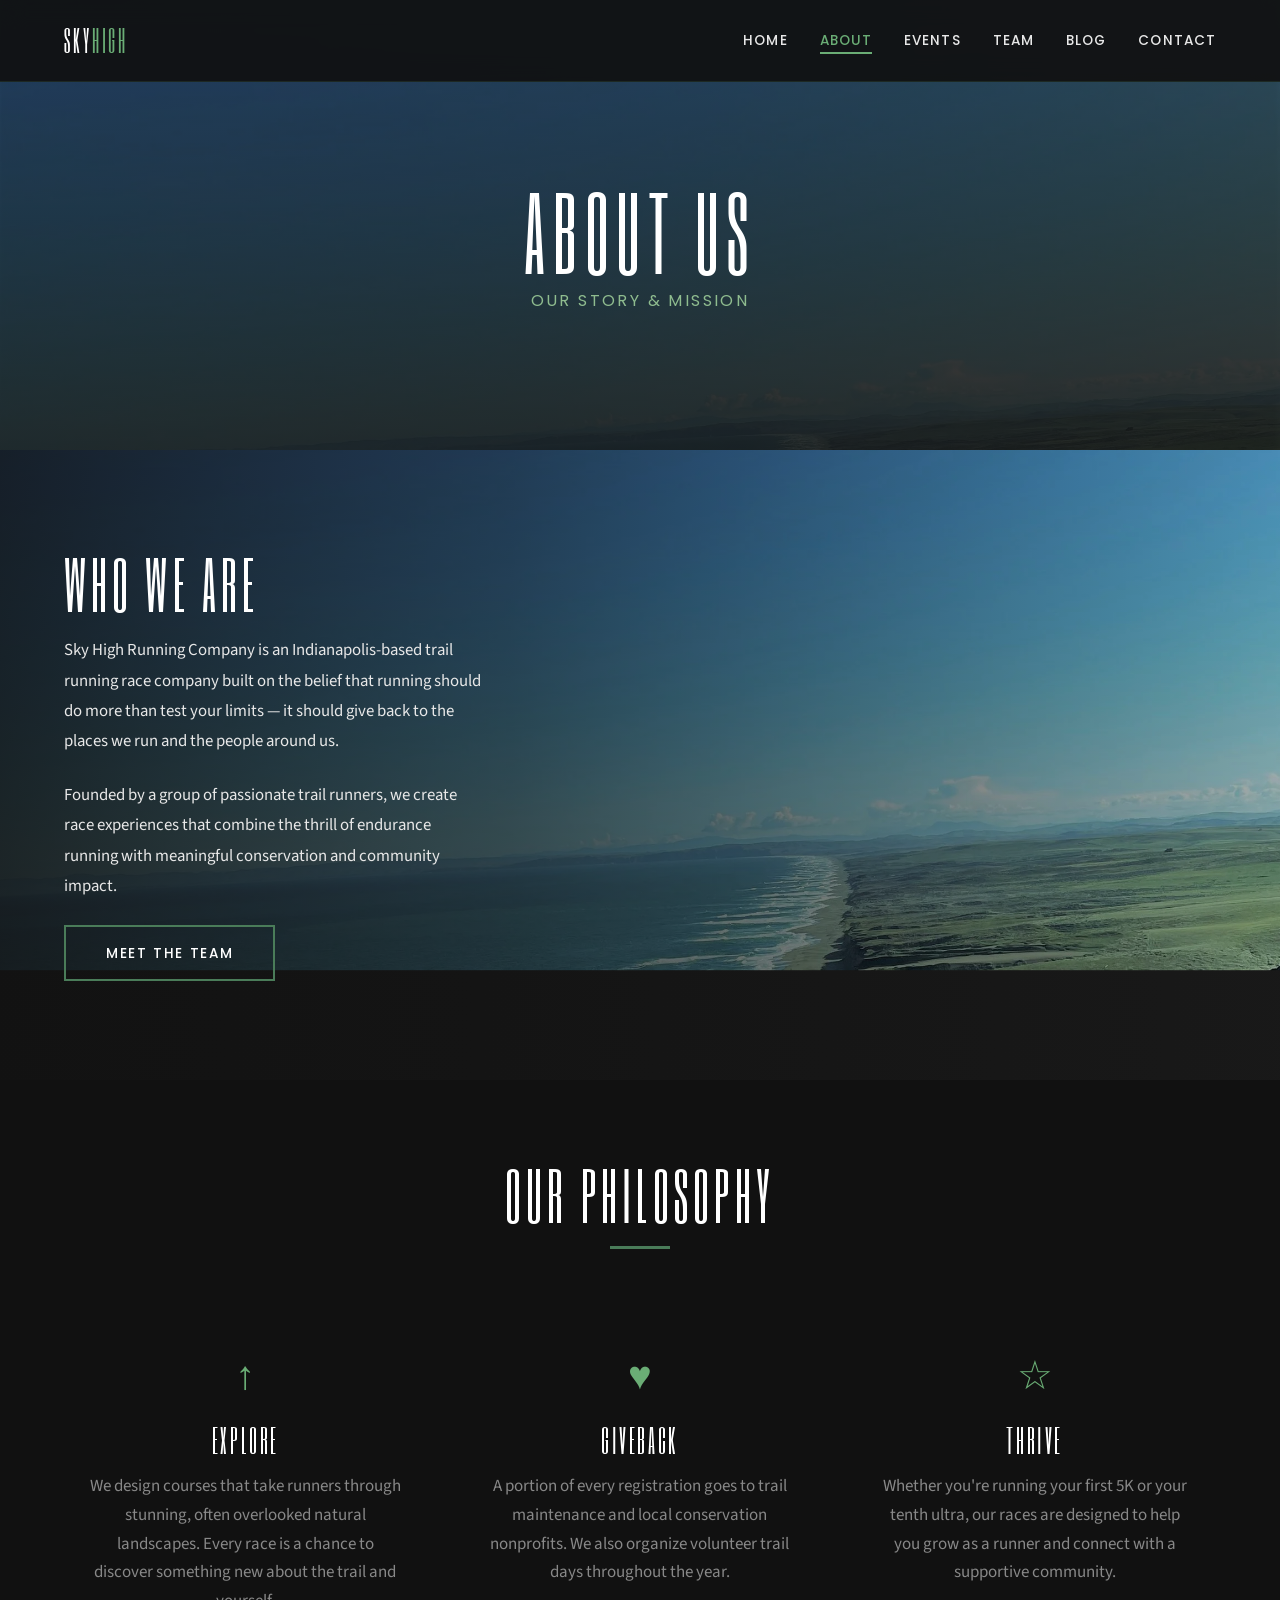
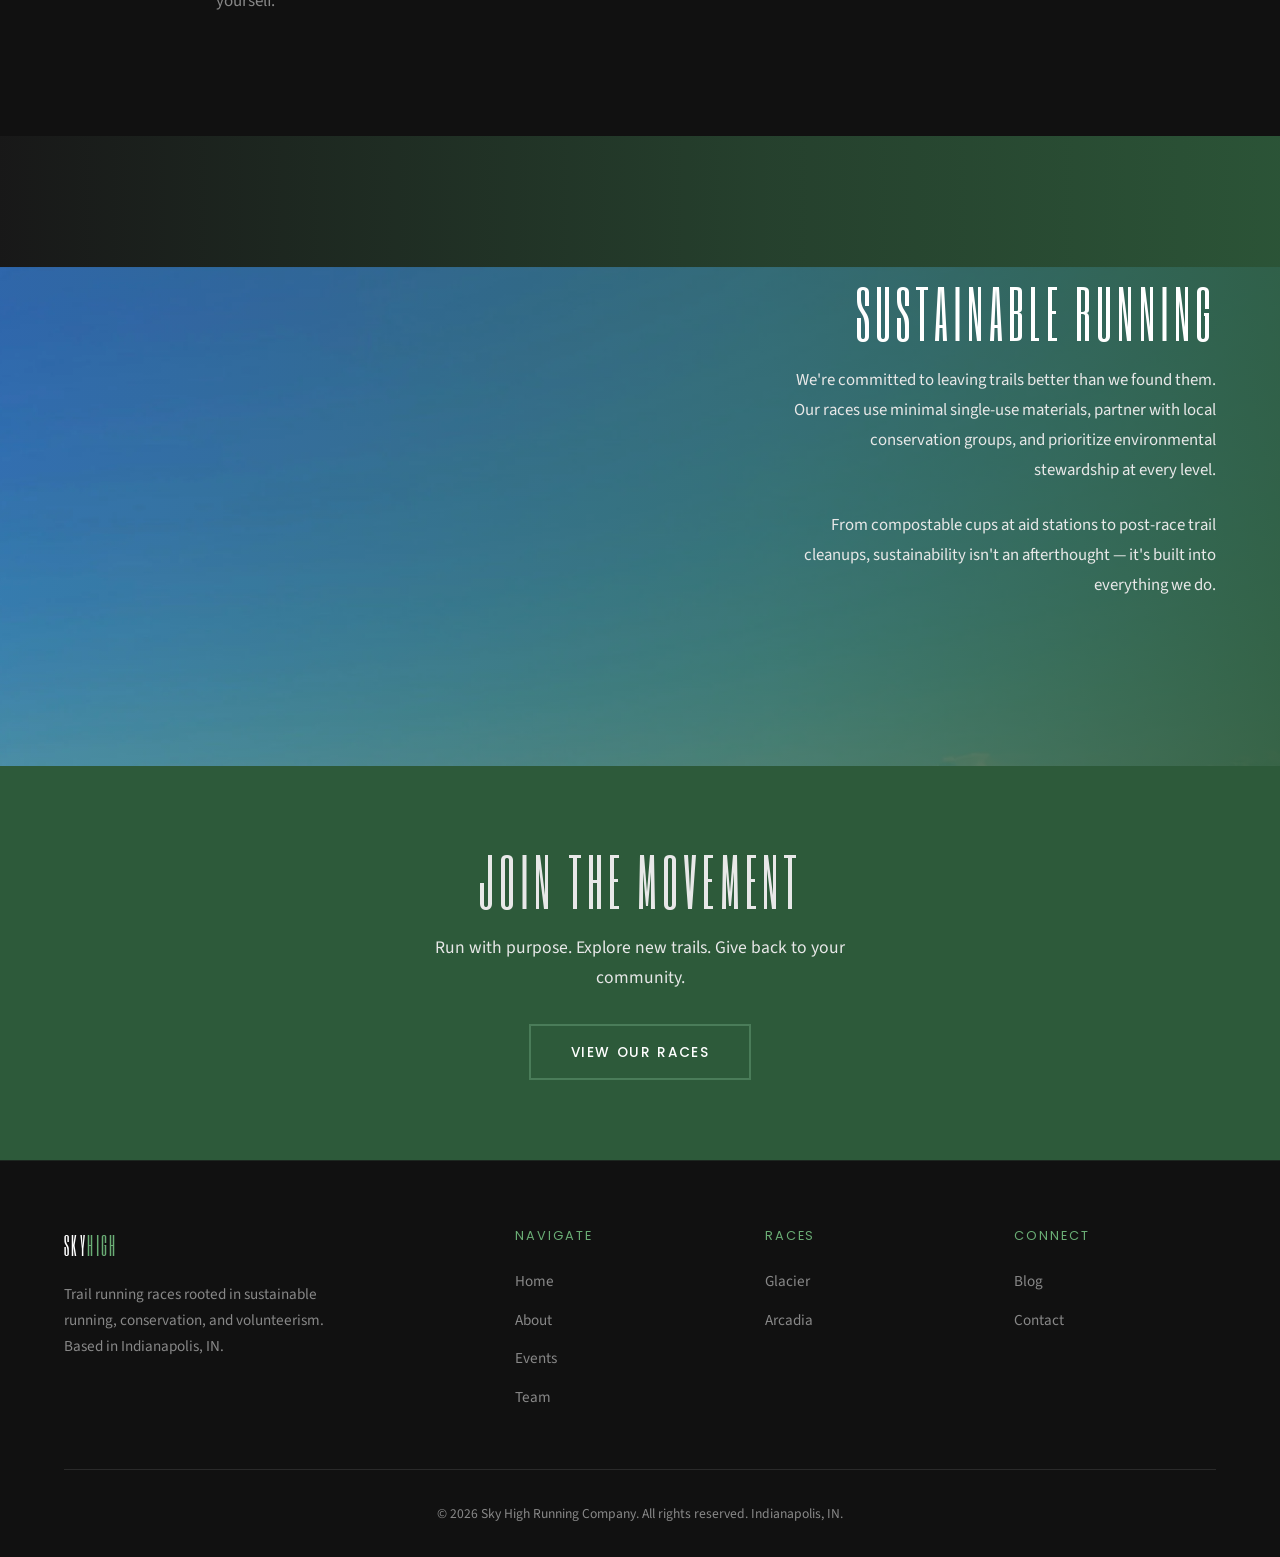
==== commit cec6443c: "About page: scroll reveal animations + subtle parallax Sections fade up into view as you scroll (Int" ====
--- a/about.html
+++ b/about.html
@@ -42,7 +42,7 @@
     </div>
   </section>
 
-  <section class="about-banner">
+  <section class="about-banner reveal parallax-section">
     <div class="about-banner-bg">
       <img src="images/test1-282-29.jpg" alt="Runners on trail">
     </div>
@@ -55,7 +55,7 @@
     </div>
   </section>
 
-  <section class="section-dark">
+  <section class="section-dark reveal">
     <div class="container">
       <div class="section-heading">
         <h2>Our Philosophy</h2>
@@ -81,7 +81,7 @@
     </div>
   </section>
 
-  <section class="about-banner">
+  <section class="about-banner reveal parallax-section">
     <div class="about-banner-bg">
       <img src="images/test1-282-29-1.jpg" alt="Natural trail scenery">
     </div>
@@ -93,7 +93,7 @@
     </div>
   </section>
 
-  <section class="section-green">
+  <section class="section-green reveal">
     <div class="container text-center">
       <h2>Join the Movement</h2>
       <p style="max-width:500px; margin:1rem auto 2rem; font-size:1.1rem;">Run with purpose. Explore new trails. Give back to your community.</p>
@@ -139,9 +139,36 @@
   </footer>
 
   <script>
+    // Hamburger menu
     document.getElementById('hamburger').addEventListener('click', function() {
       document.getElementById('nav-links').classList.toggle('active');
     });
+
+    // Scroll reveal — fade in sections when they enter viewport
+    var revealEls = document.querySelectorAll('.reveal');
+    var observer = new IntersectionObserver(function(entries) {
+      entries.forEach(function(entry) {
+        if (entry.isIntersecting) {
+          entry.target.classList.add('visible');
+        }
+      });
+    }, { threshold: 0.15 });
+    revealEls.forEach(function(el) { observer.observe(el); });
+
+    // Subtle parallax — background image moves slower than scroll
+    var parallaxSections = document.querySelectorAll('.parallax-section');
+    window.addEventListener('scroll', function() {
+      var scrollY = window.pageYOffset;
+      parallaxSections.forEach(function(section) {
+        var rect = section.getBoundingClientRect();
+        var sectionTop = rect.top + scrollY;
+        var offset = (scrollY - sectionTop) * 0.3;
+        var bg = section.querySelector('.about-banner-bg img');
+        if (bg && rect.bottom > 0 && rect.top < window.innerHeight) {
+          bg.style.transform = 'translateY(' + offset + 'px) scale(1.08)';
+        }
+      });
+    }, { passive: true });
   </script>
 
 </body>
--- a/css/style.css
+++ b/css/style.css
@@ -426,6 +426,27 @@
 
 .about-banner-content h2 { color: var(--white); }
 .about-banner-content p { margin-bottom: 1.5rem; color: var(--off-white); line-height: 1.8; font-size: 1.05rem; }
+
+/* Scroll reveal — starts hidden, revealed by JS */
+.reveal {
+  opacity: 0;
+  transform: translateY(40px);
+  transition: opacity 0.9s ease, transform 0.9s ease;
+}
+.reveal.visible {
+  opacity: 1;
+  transform: translateY(0);
+}
+
+/* Stagger children inside philosophy section */
+.reveal .value-item {
+  opacity: 0;
+  transform: translateY(30px);
+  transition: opacity 0.6s ease, transform 0.6s ease;
+}
+.reveal.visible .value-item:nth-child(1) { opacity: 1; transform: translateY(0); transition-delay: 0.1s; }
+.reveal.visible .value-item:nth-child(2) { opacity: 1; transform: translateY(0); transition-delay: 0.25s; }
+.reveal.visible .value-item:nth-child(3) { opacity: 1; transform: translateY(0); transition-delay: 0.4s; }
 
 /* --- Team --- */
 .team-grid {
